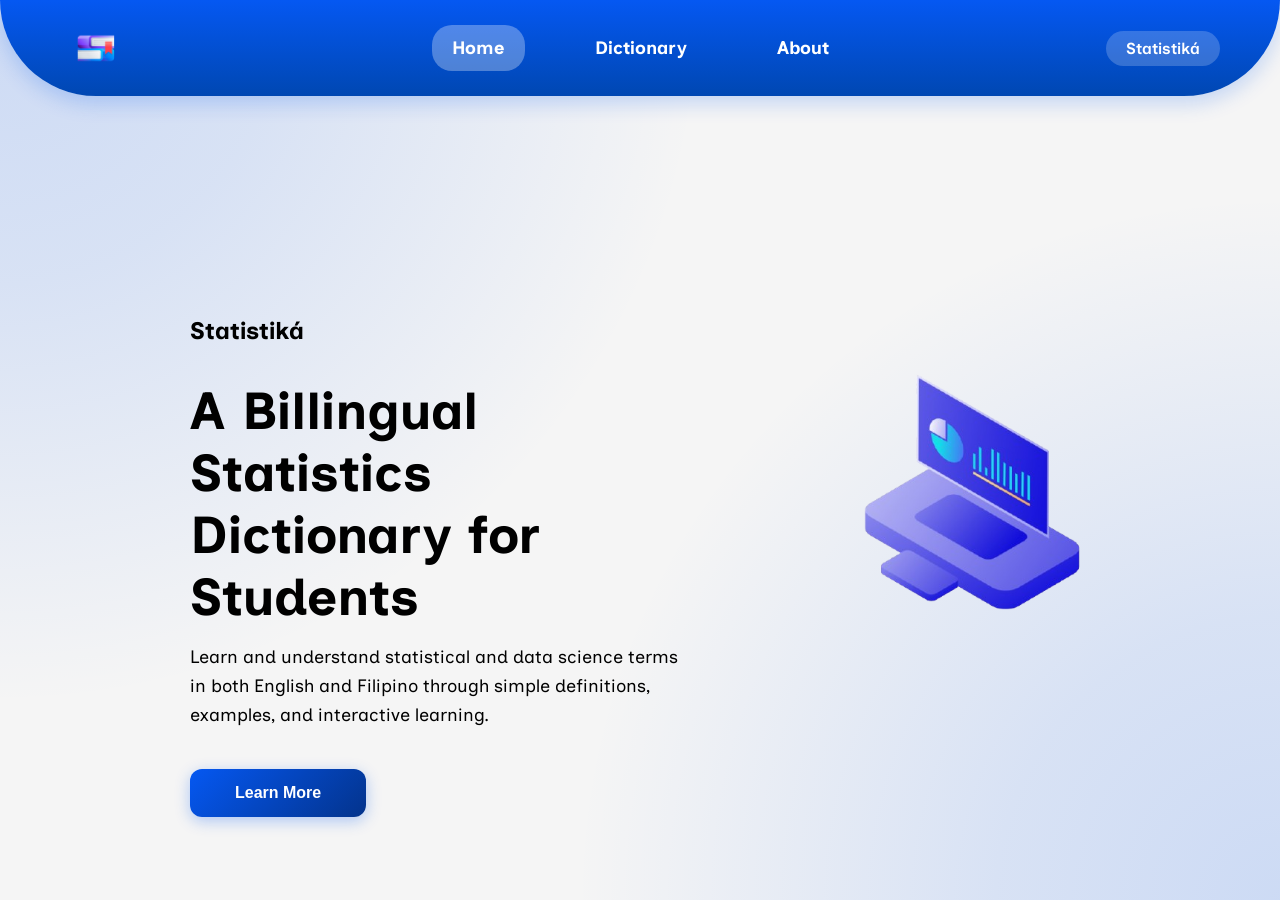
==== index.html @ c1fa9467 "fixed all errors" ====
<!DOCTYPE html>
<html lang="en">
<head>
    <meta charset="UTF-8">
    <meta name="viewport" content="width=device-width, initial-scale=1.0">
    <title>Demo</title>
    <link rel="stylesheet" href="/css/style.css">
    <link href="https://fonts.googleapis.com/css2?family=Inclusive-sans:wght@300;400;500;600;700&display=swap" rel="stylesheet">
    <script src="/js/script.js" defer></script>
</head>
<body>
    <nav class="navbar home-navbar">
        <img src="/images/logo.png" alt="Logo">

        <a href="index.html" class="active">Home</a>
        <a href="/html/dictionary.html">Dictionary</a>
        <a href="/html/about.html">About</a>
        <span class="demo-title">Statistiká</span>
    </nav>

    <div class="home-container">
        <div class="textarea">
            <h5>Statistiká</h5>
            <h1>A Billingual Statistics <br>
                Dictionary for Students
            </h1>
            <p>Learn and understand statistical and data science terms<br>
               in both English and Filipino through simple definitions,<br>
               examples, and interactive learning.
            </p>
            <button class="learnmore" onclick="window.location.href='/html/dictionary.html'">Learn More</button>
        </div>
        <div class="imagearea">
            <img src="/images/home-image.png" alt="Image">
        </div>
    </div>

    
</body>
</html>
---- css/style.css ----
/* General Styles */
* {
  margin: 0;
  padding: 0;
  box-sizing: border-box;
}

body {
  font-family: 'Inclusive-sans', sans-serif;
  background-color: #f5f5f5;
  color: #333;
  min-height: 86vh;
  background-image:
      radial-gradient(circle at top left,
            rgba(5, 88, 242, 0.17) 0%,
            rgba(5, 88, 242, 0.12) 18%,
            transparent 45%),

      radial-gradient(circle at bottom right,
            rgba(5, 88, 242, 0.17) 0%,
            rgba(5, 88, 242, 0.12) 18%,
            transparent 45%);
  background-size: cover;
  background-repeat: no-repeat;
  background-position: center;
}

/* Scrollbar Styling */
::-webkit-scrollbar {
  width: 10px;
}

::-webkit-scrollbar-track {
  background: #f1f1f1;
}

::-webkit-scrollbar-thumb {
  background: linear-gradient(180deg, #0558F2 0%, #0047B2 100%);
  border-radius: 10px;
  transition: background 0.3s ease;
}

::-webkit-scrollbar-thumb:hover {
  background: linear-gradient(180deg, #0047B2 0%, #003399 100%);
}

/* Navigation */

/* Header */
h1 {
  text-align: center;
  margin: 30px 0;
  margin-top: 17vh;
  color: #333;
}

/* Filter Area */
.filterarea {
  display: flex;
  gap: 10px;
  justify-content: center;
  margin: 20px;
  flex-wrap: wrap;
}

.filterarea select,
.filterarea input {
  padding: 14px 18px;
  border: 1px solid #ddd;
  border-radius: 24px;
  border-color: #007bff;
  font-size: 16px;
  width: 250px;
  transition: all 0.3s ease;
}

.filterarea input:focus,
.filterarea select:focus {
  outline: none;
  border-color: #007bff;
  box-shadow: 0 0 0 3px rgba(0, 123, 255, 0.25);
}

.filterarea select {
  appearance: none;
  background-image: url("data:image/svg+xml;charset=UTF-8,%3csvg xmlns='http://www.w3.org/2000/svg' viewBox='0 0 24 24' fill='none' stroke='%23007bff' stroke-width='2'%3e%3cpolyline points='6 9 12 15 18 9'%3e%3c/polyline%3e%3c/svg%3e");
  background-repeat: no-repeat;
  background-position: right 12px center;
  background-size: 16px;
  padding-right: 38px;
}

.filterarea select option {
  padding: 10px 15px;
  margin: 5px 0;
  background-color: white;
  color: #333;
  font-size: 16px;
  border: none;
}

.filterarea select option:checked {
  background: linear-gradient(#007bff, #007bff);
  background-color: #007bff;
  color: white;
  font-weight: 600;
}

.filterarea input.search {
  width: 250px;
}

/* Dictionary Container */
#dictionary-container {
  display: grid;
  grid-template-columns: repeat(auto-fill, minmax(250px, 1fr));
  gap: 20px;
  padding: 30px;
  max-width: 1200px;
  margin: 0 auto;
}

/* Card Styles */
.card {
  background-color: rgba(37, 100, 235, 0.2);
  padding: 35px;
  border-radius: 24px;
  box-shadow: 0 2px 8px rgba(0, 0, 0, 0.1);
  text-decoration: none;
  color: inherit;
  transition: transform 0.3s, box-shadow 0.3s;
  cursor: pointer;
}

.card:hover {
  transform: translateY(-5px);
  border-color: #007bff;
  box-shadow: 0 4px 12px rgba(5, 88, 242, 0.763);
}

.card h2 {
  color: #0a53f1;
  font-size: 18px;
  margin-bottom: 10px;
}

.card p {
  color: #000000;
  font-size: 14px;
  font-style: italic;
}

/* Pagination */
#pagination-container {
  display: flex;
  justify-content: center;
  padding: 0 20px;
}

.pagination {
  display: flex;
  gap: 8px;
  flex-wrap: wrap;
  justify-content: center;
  margin: 40px 0;
}

.pagination button {
  padding: 12px 16px;
  border: 2px solid #0558F2;
  background-color: white;
  color: #0558F2;
  border-radius: 100px;
  cursor: pointer;
  font-size: 15px;
  font-weight: 600;
  transition: all 0.3s ease;
  min-width: 44px;
  text-align: center;
  box-shadow: 0 2px 4px rgba(5, 88, 242, 0.1);
}

.pagination button:hover:not(:disabled) {
  background: linear-gradient(135deg, #0558F2 0%, #0047B2 100%);
  color: white;
  border-color: #0047B2;
  transform: translateY(-2px);
  box-shadow: 0 4px 12px rgba(5, 88, 242, 0.3);
}

.pagination button:disabled {
  color: #ccc;
  cursor: not-allowed;
  background-color: #f0f0f0;
  border-color: #ddd;
  box-shadow: none;
}

.pagination button.active {
  background: linear-gradient(135deg, #0558F2 0%, #0047B2 100%);
  color: white;
  border-color: #0047B2;
  font-weight: 700;
  box-shadow: 0 6px 16px rgba(5, 88, 242, 0.4);
}

/* Details Container */

#detail-container {
  max-width: 800px;
  margin: 30px auto;
  padding: 30px;
  background-color: white;
  border-radius: 18px;
  box-shadow: 0 2px 8px rgba(0, 0, 0, 0.1);
  border: 1px solid rgba(5, 88, 242, 0.1);
  transition: all 0.3s ease;
  margin-top: 17vh;
}

#detail-container:hover {
  box-shadow: 0 8px 24px rgba(0, 0, 0, 0.12);
  border-color: rgb(5, 88, 242);
}

#detail-container a {
    color: #070707;
    text-decoration: none;
    font-weight: 600;
    transition: all 0.3s;
    margin-bottom: 12px;
    display: inline-block;
}

#detail-container a:hover {
  color: #003d99;
  text-decoration: underline;
}

#detail-container h1 {
  color: #0558F2;
  margin-bottom: 10px;
  margin-top: 15px;
  font-size: 28px;
  font-weight: 700;
}

#detail-container #filipino {
  color: #666;
  font-size: 18px;
  margin-bottom: 20px;
  text-align: center;
  font-style: italic;
  padding: 12px;
  background-color: rgba(5, 88, 242, 0.05);
  border-radius: 12px;
}

#detail-container .category {
  display: inline-block;
  background: linear-gradient(135deg, rgba(5, 88, 242, 0.2) 0%, rgba(5, 88, 242, 0.1) 100%);
  color: #0558F2;
  padding: 12px 24px;
  border-radius: 20px;
  font-size: 14px;
  margin-bottom: 0px;
  margin-top: 24px;
  font-weight: 600;
  border: 1px solid rgba(5, 88, 242, 0.2);
  transition: all 0.3s ease;
}

#detail-container .category:hover {
  cursor: default;
  transform: translateY(-3px);
  background: linear-gradient(135deg, rgba(5, 88, 242, 0.3) 0%, rgba(5, 88, 242, 0.2) 100%);
  box-shadow: 0 4px 12px rgba(5, 88, 242, 0.15);
}

#detail-container section {
  margin: 30px 0;
  padding: 20px 0;
  border-bottom: 1px solid rgba(5, 88, 242, 0.1);
}

#detail-container section:last-child {
  border-bottom: none;
}

#detail-container section h3 {
  color: #0f0f0f;
  margin-bottom: 15px;
  font-size: 24px;
  font-weight: 700;
}

#detail-container section h3 .english {
  font-style: italic;
  color: #0b0b0b;
  font-size: 0.9em;
}

#detail-container section p,
#detail-container section li {
  line-height: 3.0;
  color: #000000;
}

#detail-container section img {
  max-width: 100%;
  height: auto;
  margin-top: 15px;
  margin-bottom: 15px;
  border-radius: 12px;
}

#detail-container section ol {
  padding-left: 20px;
  margin-bottom: 15px;
}

#detail-container section ol li {
  margin-bottom: 8px;
}

#detail-container section ul {
  padding-left: 20px;
  margin-bottom: 15px;
}

#detail-container section ul li {
  margin-bottom: 8px;
}

#detail-container code {
  background-color: #f4f4f4;
  padding: 2px 6px;
  border-radius: 3px;
  font-family: 'Courier New', monospace;
}

/* Details Header */
header {
  max-width: 800px;
  margin: 20px auto;
  padding: 0 20px;
}

header a {
  color: #007bff;
  text-decoration: none;
  font-weight: 500;
  transition: color 0.3s;
}

header a:hover {
  color: #0056b3;
}

/* Home Page */
.home-container {
  display: flex;
  align-items: center;
  justify-content: space-between;
  padding: 40px 60px;
  gap: 40px;
  margin-top: 14vh;
}

.textarea {
  flex: 1;
  display: flex;
  flex-direction: column;
  justify-content: center;
  align-items: flex-start;
  text-align: left;
}

.imagearea {
  flex: 1;
  display: flex;
  align-items: center;
  justify-content: center;
}

.navbar {
  display: flex;
  align-items: center;
  justify-content: center;
  gap: 30px;
  padding: 15px 30px;
  background: linear-gradient(135deg, #f8f9fa 0%, #e9ecef 100%);
  border-radius: 50px;
  margin: 20px auto;
  max-width: fit-content;
  box-shadow: 0 4px 15px rgba(0, 0, 0, 0.1);
  position: fixed;
  top: 20px;
  left: 50%;
  transform: translateX(-50%);
  z-index: 1000;
}

.navbar img {
  height: 40px;
  width: auto;
  order: -1;
  margin-right: 20px;
}

.navbar a {
  text-decoration: none;
  color: #333;
  font-weight: 700;
  transition: color 0.3s;
  padding: 8px 15px;
  border-radius: 20px;
}

.navbar a:hover {
  color: #007bff;
  background-color: rgba(0, 123, 255, 0.1);
}

.navbar a.active {
  color: white;
  background-color: #007bff;
  font-weight: 700;
}

.home-navbar {
  width: 100%;
  max-width: 100% !important;
  justify-content: center;
  gap: 50px;
  padding: 25px 60px;
  margin: 0 !important;
  background: linear-gradient(180deg, #0558F2 0%, #0047B2 100%);
  border-radius: 0 0 500px 500px;
  box-shadow: 0 8px 20px rgba(5, 88, 242, 0.2);
  position: fixed;
  top: 0;
  z-index: 1000;
}

.home-navbar a {
  color: white;
  font-weight: 700;
  font-size: 18px;
  padding: 12px 20px;
}

.home-navbar img {
  position: absolute;
  left: 60px;
  height: 40px;
  width: auto;
}

.home-navbar a:hover {
  color: white;
  background-color: rgba(255, 255, 255, 0.2);
}

.home-navbar a.active {
  color: white;
  background-color: rgba(255, 255, 255, 0.3);
}

.home-navbar .demo-title {
  margin-left: auto;
  position: absolute;
  right: 60px;
  color: white;
  background-color: rgba(255, 255, 255, 0.2);
}

.demo-title {
  margin-left: auto;
  font-weight: 600;
  color: #0558F2;
  font-size: 16px;
  padding: 8px 20px;
  background-color: rgba(5, 88, 242, 0.1);
  border-radius: 20px;
}
 
.learnmore {
  padding: 15px 45px;
  background: linear-gradient(135deg, #0558F2 0%, #03338C 100%);
  color: white;
  font-size: 16px;
  font-weight: 600;
  border: none;
  border-radius: 12px;
  cursor: pointer;
  transition: all 0.3s ease;
  margin-top: 20px;
  box-shadow: 0 4px 15px rgba(5, 88, 242, 0.3);
}

.learnmore:hover {
  background: linear-gradient(135deg, #03338C 0%, #0558F2 100%);
  transform: translateY(-2px);
  box-shadow: 0 6px 20px rgba(5, 88, 242, 0.4);
}

.learnmore:active {
  transform: translateY(0);
}

.imagearea img {
  max-width: 700px;
  width: 100%;
  height: auto;
}

.textarea {
  max-width: 800px;
  margin-left: 130px;
}

.textarea h1 {
  font-size: 52px;
  color: #000000;
  margin-bottom: 15px;
  text-align: left;
  margin-top: 15px;
}

.textarea h5 {
  color: #000000;
  font-size: 24px;
  margin-top: 150px;
  margin-bottom: 20px;
}

.textarea p {
  color: #000000;
  font-size: 18px;
  max-width: 100%;
  text-align: left;
  margin-bottom: 20px;
  line-height: 1.6;
  letter-spacing: 6%;
}

#books-bg {
  position: absolute;
  top: 0;
  left: 0;
  width: 100%;
  height: auto;
  z-index: -1;
  opacity: 0.3;
}

.about-demo {
  max-width: 800px;
  margin: 0px auto;
  padding: 120px;
  margin-top: 40vh;
}

.about-demo h2 {
    color: #000000;
    margin-bottom: 50px;
    text-align: center;
    font-size: 36px;
}

.about-demo p {
    color: #000000;
    font-size: 18px;
    max-width: 100%;
    text-align: center;
    margin-bottom: 20px;
    line-height: 1.6;
    letter-spacing: 4%;
}

.objectives {
    max-width: 1200px;
    margin: 0px auto;
    margin-top: 20vh;
    padding: 80px 30px;
}

.objectives h2 {
    color: #000000;
    margin-bottom: 50px;
    text-align: center;
    font-size: 36px;
}

.objectives .containers {
    display: grid;
    grid-template-columns: repeat(6, 1fr);
    gap: 40px;
    width: 100%;
    max-width: 1200px;
    margin: 0 auto;
}

#blue-card {
  grid-column: 1 / 3;
}

#green-card {
  grid-column: 3 / 5;
}

#yellow-card {
  grid-column: 5 / 7;
}

#orange-card {
  grid-column: 2 / 4;
}

#purple-card {
  grid-column: 4 / 6;
}

.obj-cards {
    display: flex;
    flex-direction: column;
    align-items: center;
    justify-content: center;
    box-sizing: border-box;
    padding: 50px 35px;
    background-color: #f9f9f9;
    border-radius: 24px;
    box-shadow: 0 2px 8px rgba(0, 0, 0, 0.1);
    min-height: 300px;
}

#orange-card, #purple-card {
  display: flex;
  flex-direction: column;
  justify-content: center;
  align-items: center;
}

.obj-cards img {
    width: 65px;
    height: auto;
    margin-bottom: 20px;
}

.obj-cards p {
    color: #000000;
    font-size: 18px;
    max-width: 100%;
    text-align: center;
    margin-bottom: 20px;
}

#blue-card {
    color: #0558F2;
    border: 2px solid #0558F2;
    flex: 1;
    min-width: 250px;
    transition: all 0.3s ease;
}

#blue-card:hover {
    border-color: #055fe8;
    box-shadow: 0 4px 12px rgba(5, 88, 242, 0.763);
    transform: translateY(-5px);
}

#blue-card p {
    color: #0558F2;
}

#green-card {
    color: #29F641;
    border: 2px solid #29F641;
    flex: 1;
    min-width: 250px;
    transition: all 0.3s ease;
}

#green-card:hover {
    border-color: #07d11f;
    box-shadow: 0 4px 12px rgba(40, 167, 69, 0.763);
    transform: translateY(-5px);
}

#green-card p {
    color: #28a745;
}

#yellow-card {
    color: #adb605;
    border: 2px solid #D9E31F;
    flex: 1;
    min-width: 250px;
    transition: all 0.3s ease;
}

#yellow-card:hover {
    border-color: #e3e706;
    box-shadow: 0 4px 12px rgba(255, 193, 7, 0.763);
    transform: translateY(-5px);
}

#yellow-card p {
    color: #ffc107;
}

#orange-card {
    color: #EB8525;
    border: 2px solid #EB8525;
    flex: 1;
    min-width: 250px;
    transition: all 0.3s ease;
}

#orange-card:hover {
    border-color: #ff784e;
    box-shadow: 0 4px 12px rgba(255, 87, 34, 0.763);
    transform: translateY(-5px);
}

#orange-card p {
    color: #ff5722;
}

#purple-card {
    color: #6f42c1;
    border: 2px solid #0558F2;
    flex: 1;
    min-width: 250px;
    transition: all 0.3s ease;
}

#purple-card:hover {
    border-color: #7f53c1;
    box-shadow: 0 4px 12px rgba(111, 66, 193, 0.763);
    transform: translateY(-5px);
}

#purple-card p {
    color: #6f42c1;
}

.purpose-card {
    color: #000000;
    border: 2px solid #150ee7;
    transition: all 0.3s ease;
    border-radius: 24px;
    display: flex;
    flex-direction: column;
    justify-content: center;
    align-items: center;
    min-height: 40vh;
    width: 700px;
    max-width: 50%;
    margin: 25vh auto;
}

.purpose-card:hover {
    border-color: #0047B2;
    box-shadow: 0 8px 24px rgba(21, 14, 231, 0.3);
    transform: translateY(-5px);
}

.purpose-card h2 {
    color: #150ee7;
    font-size: 24px;
    margin: 20px auto;
    letter-spacing: 3%;
}

.purpose-card p {
    color: #000000;
    font-size: 18px;
    max-width: 100%;
    text-align: center;
    margin-bottom: 20px;
    letter-spacing: 2%;
}

.purpose-card #paragraph {
  margin-bottom: 50px;
}

.footer {
  display: flex;
  align-items: center;
  justify-content: center;
  flex-direction: column;
  gap: 50px;
  padding: 50px 60px;
  background: linear-gradient(180deg, #0047B2 0%, #0558F2 100%);
  border-radius: 500px 500px 0 0;
  box-shadow: 0 -8px 20px rgba(5, 88, 242, 0.2);
  position: relative;
  width: 100%;
  margin-top: 50vh;
}

.footer p {
  font-size: 18px;
  color: #fff;
  font-weight: 500;
  margin: 0;
}

/* Responsive Design */
@media (max-width: 768px) {
  #dictionary-container {
    grid-template-columns: repeat(auto-fill, minmax(150px, 1fr));
    gap: 15px;
    padding: 15px;
  }

  #home-nav {
    flex-direction: column;
    gap: 10px;
    margin: 10px auto;
  }

  #home-nav a:nth-last-child(1) {
    margin-left: 0;
  }

  .filterarea {
    flex-direction: column;
    padding: 0 15px;
  }

  .filterarea select,
  .filterarea input.search {
    min-width: 100%;
  }

  #details-container {
    margin: 15px;
    padding: 15px;
  }

  .textarea {
    max-width: 100% !important;
    grid-column: 1 / -1;
    text-align: left;
  }

  .imagearea {
    max-width: 100% !important;
    grid-column: 1 / -1;
  }

  .textarea h1 {
    font-size: 24px;
  }

  .pagination button {
    padding: 8px 12px;
    font-size: 12px;
  }

  /* Home Page Mobile */
  .home-container {
    flex-direction: column;
    padding: 20px;
    gap: 20px;
    margin-top: 20vh;
  }

  .textarea {
    margin-left: 0 !important;
    max-width: 100%;
  }

  .textarea h5 {
    margin-top: 20px;
    font-size: 18px;
  }

  .textarea h1 {
    font-size: 28px;
    margin-top: 10px;
  }

  .textarea p {
    font-size: 14px;
  }

  .imagearea img {
    max-width: 100%;
  }

  /* Navbar Mobile */
  .navbar {
    position: fixed;
    width: 90%;
    gap: 10px;
    padding: 10px 15px;
    border-radius: 30px;
    font-size: 12px;
  }

  .navbar a {
    padding: 6px 10px;
    font-size: 12px;
  }

  .navbar img {
    height: 30px;
    margin-right: 10px;
  }

  .home-navbar {
    gap: 20px;
    padding: 15px 30px;
    border-radius: 0 0 300px 300px;
  }

  .home-navbar a {
    font-size: 14px;
    padding: 8px 15px;
  }

  .home-navbar img {
    height: 30px;
    left: 30px;
  }

  .home-navbar .demo-title {
    right: 30px;
    font-size: 12px;
    padding: 6px 12px;
  }

  /* Details Page Mobile */
  #detail-container {
    max-width: 90%;
    padding: 15px;
    margin: 20vh auto 30px;
  }

  #detail-container h1 {
    font-size: 20px;
  }

  #detail-container section h3 {
    font-size: 18px;
  }

  #detail-container section p,
  #detail-container section li {
    font-size: 14px;
    line-height: 1.8;
  }

  /* Objectives Mobile */
  .objectives {
    padding: 40px 15px;
    margin-top: 10vh;
  }

  .objectives h2 {
    font-size: 24px;
    margin-bottom: 30px;
  }

  .objectives .containers {
    grid-template-columns: 1fr;
    gap: 20px;
    max-width: 100%;
  }

  #blue-card,
  #green-card,
  #yellow-card,
  #orange-card,
  #purple-card {
    grid-column: auto;
  }

  .obj-cards {
    padding: 30px 20px;
    min-height: auto;
  }

  /* Purpose Card Mobile */
  .purpose-card {
    width: 90%;
    max-width: 100%;
    min-height: 30vh;
    margin: 20vh auto;
    padding: 20px;
  }

  .purpose-card h2 {
    font-size: 18px;
  }

  .purpose-card p {
    font-size: 14px;
  }

  /* Footer Mobile */
  .footer {
    padding: 30px 20px;
    gap: 20px;
    margin-top: 30vh;
  }

  .footer p {
    font-size: 14px;
    margin: 0;
  }

  /* About Page Mobile */
  .about-demo {
    padding: 40px 15px;
    margin-top: 15vh;
  }

  .about-demo h2 {
    font-size: 24px;
  }

  .about-demo p {
    font-size: 14px;
  }

  #books-bg {
    opacity: 0.1;
  }

  h1 {
    margin-top: 12vh;
    font-size: 24px;
  }

  .learnmore {
    padding: 12px 30px;
    font-size: 14px;
  }
}

/* Tablet Landscape and Medium Screens (768px - 1024px) */
@media (min-width: 769px) and (max-width: 1024px) {
  #dictionary-container {
    grid-template-columns: repeat(auto-fill, minmax(200px, 1fr));
    gap: 20px;
    padding: 25px;
  }

  .card {
    padding: 25px;
  }

  .home-container {
    padding: 30px 40px;
    gap: 30px;
    flex-direction: column;
    align-items: center;
  }

  .textarea {
    max-width: 100%;
    margin-left: 0;
  }

  .textarea h1 {
    font-size: 36px;
  }

  .textarea p {
    font-size: 16px;
  }

  .imagearea img {
    max-width: 500px;
  }

  .navbar {
    width: auto;
    gap: 20px;
    padding: 12px 25px;
  }

  .navbar a {
    font-size: 14px;
    padding: 8px 12px;
  }

  .home-navbar {
    gap: 40px;
    padding: 20px 50px;
  }

  .home-navbar a {
    font-size: 16px;
  }

  h1 {
    font-size: 32px;
    margin-top: 12vh;
  }

  #detail-container {
    max-width: 90%;
    padding: 25px;
    margin: 15vh auto 30px;
  }

  .objectives {
    padding: 60px 25px;
    margin-top: 15vh;
  }

  .objectives h2 {
    font-size: 32px;
  }

  .objectives .containers {
    grid-template-columns: repeat(2, 1fr);
  }

  .purpose-card {
    width: 80%;
    min-height: 45vh;
    margin: 20vh auto;
  }

  .filterarea {
    gap: 15px;
  }

  .filterarea select,
  .filterarea input {
    width: 220px;
  }
}

/* Small Tablets and Large Phones (600px - 768px) */
@media (min-width: 481px) and (max-width: 768px) {
  #dictionary-container {
    grid-template-columns: repeat(auto-fill, minmax(180px, 1fr));
    gap: 15px;
    padding: 20px;
  }

  .card {
    padding: 25px;
  }

  .card h2 {
    font-size: 16px;
  }

  .card p {
    font-size: 13px;
  }

  .home-container {
    padding: 25px 30px;
    gap: 20px;
    flex-direction: column;
    margin-top: 15vh;
  }

  .textarea h1 {
    font-size: 32px;
  }

  .textarea h5 {
    font-size: 20px;
    margin-top: 60px;
  }

  .textarea p {
    font-size: 15px;
  }

  .imagearea img {
    max-width: 100%;
  }

  .navbar {
    width: 85%;
    gap: 15px;
    padding: 10px 15px;
  }

  .navbar a {
    font-size: 13px;
    padding: 7px 11px;
  }

  .home-navbar {
    gap: 30px;
    padding: 18px 40px;
  }

  .home-navbar a {
    font-size: 15px;
    padding: 9px 15px;
  }

  h1 {
    font-size: 28px;
    margin-top: 13vh;
  }

  #detail-container {
    max-width: 90%;
    padding: 20px;
    margin: 18vh auto 25px;
  }

  #detail-container h1 {
    font-size: 22px;
  }

  #detail-container section h3 {
    font-size: 19px;
  }

  .objectives {
    padding: 50px 20px;
    margin-top: 12vh;
  }

  .objectives h2 {
    font-size: 28px;
    margin-bottom: 25px;
  }

  .objectives .containers {
    grid-template-columns: 1fr;
    gap: 18px;
  }

  .obj-cards {
    padding: 35px 25px;
  }

  .purpose-card {
    width: 85%;
    min-height: 35vh;
    margin: 18vh auto;
    padding: 20px;
  }

  .purpose-card h2 {
    font-size: 20px;
  }

  .filterarea {
    flex-direction: column;
    gap: 12px;
    padding: 0 15px;
  }

  .filterarea select,
  .filterarea input {
    width: 100%;
  }
}

/* Extra Small Phones (max-width: 480px) */
@media (max-width: 480px) {
  #dictionary-container {
    grid-template-columns: 1fr;
    gap: 12px;
    padding: 12px;
  }

  .card {
    padding: 20px;
  }

  .card h2 {
    font-size: 15px;
  }

  .card p {
    font-size: 12px;
  }

  .home-container {
    padding: 15px 15px;
    gap: 15px;
    flex-direction: column;
    margin-top: 20vh;
  }

  .textarea {
    margin-left: 0;
  }

  .textarea h5 {
    margin-top: 40px;
    font-size: 16px;
  }

  .textarea h1 {
    font-size: 24px;
    margin-top: 10px;
    line-height: 1.4;
  }

  .textarea p {
    font-size: 13px;
    line-height: 1.5;
  }

  .imagearea img {
    max-width: 100%;
  }

  .navbar {
    width: 95%;
    gap: 8px;
    padding: 8px 10px;
    border-radius: 20px;
    top: 10px;
  }

  .navbar img {
    height: 25px;
    margin-right: 5px;
  }

  .navbar a {
    padding: 5px 8px;
    font-size: 11px;
    border-radius: 15px;
  }

  .home-navbar {
    gap: 15px;
    padding: 12px 20px;
    border-radius: 0 0 200px 200px;
  }

  .home-navbar a {
    font-size: 12px;
    padding: 7px 12px;
  }

  .home-navbar img {
    height: 25px;
    left: 20px;
  }

  .home-navbar .demo-title {
    right: 20px;
    font-size: 10px;
    padding: 5px 10px;
  }

  h1 {
    font-size: 20px;
    margin-top: 15vh;
  }

  #detail-container {
    max-width: 95%;
    padding: 12px;
    margin: 22vh auto 20px;
  }

  #detail-container h1 {
    font-size: 18px;
  }

  #detail-container section h3 {
    font-size: 16px;
  }

  #detail-container section p,
  #detail-container section li {
    font-size: 12px;
    line-height: 1.6;
  }

  .objectives {
    padding: 30px 12px;
    margin-top: 8vh;
  }

  .objectives h2 {
    font-size: 22px;
    margin-bottom: 20px;
  }

  .objectives .containers {
    grid-template-columns: 1fr;
    gap: 15px;
    max-width: 100%;
  }

  .obj-cards {
    padding: 25px 15px;
    min-height: auto;
  }

  .obj-cards img {
    width: 50px;
  }

  .obj-cards p {
    font-size: 13px;
  }

  .purpose-card {
    width: 95%;
    max-width: 100%;
    min-height: 40vh;
    margin: 15vh auto 20px;
    padding: 15px;
  }

  .purpose-card h2 {
    font-size: 16px;
    margin: 10px auto;
  }

  .purpose-card p {
    font-size: 12px;
    margin-bottom: 15px;
  }

  .footer {
    padding: 20px 15px;
    gap: 15px;
    margin-top: 20vh;
  }

  .footer p {
    font-size: 12px;
  }

  .about-demo {
    padding: 30px 12px;
    margin-top: 20vh;
  }

  .about-demo h2 {
    font-size: 20px;
  }

  .about-demo p {
    font-size: 12px;
  }

  .learnmore {
    padding: 10px 25px;
    font-size: 12px;
    margin-top: 15px;
  }

  .filterarea {
    flex-direction: column;
    gap: 10px;
    padding: 0 10px;
    margin: 10px 0;
  }

  .filterarea select,
  .filterarea input {
    width: 100%;
    padding: 12px 15px;
    font-size: 14px;
  }

  #books-bg {
    opacity: 0.05;
  }
}
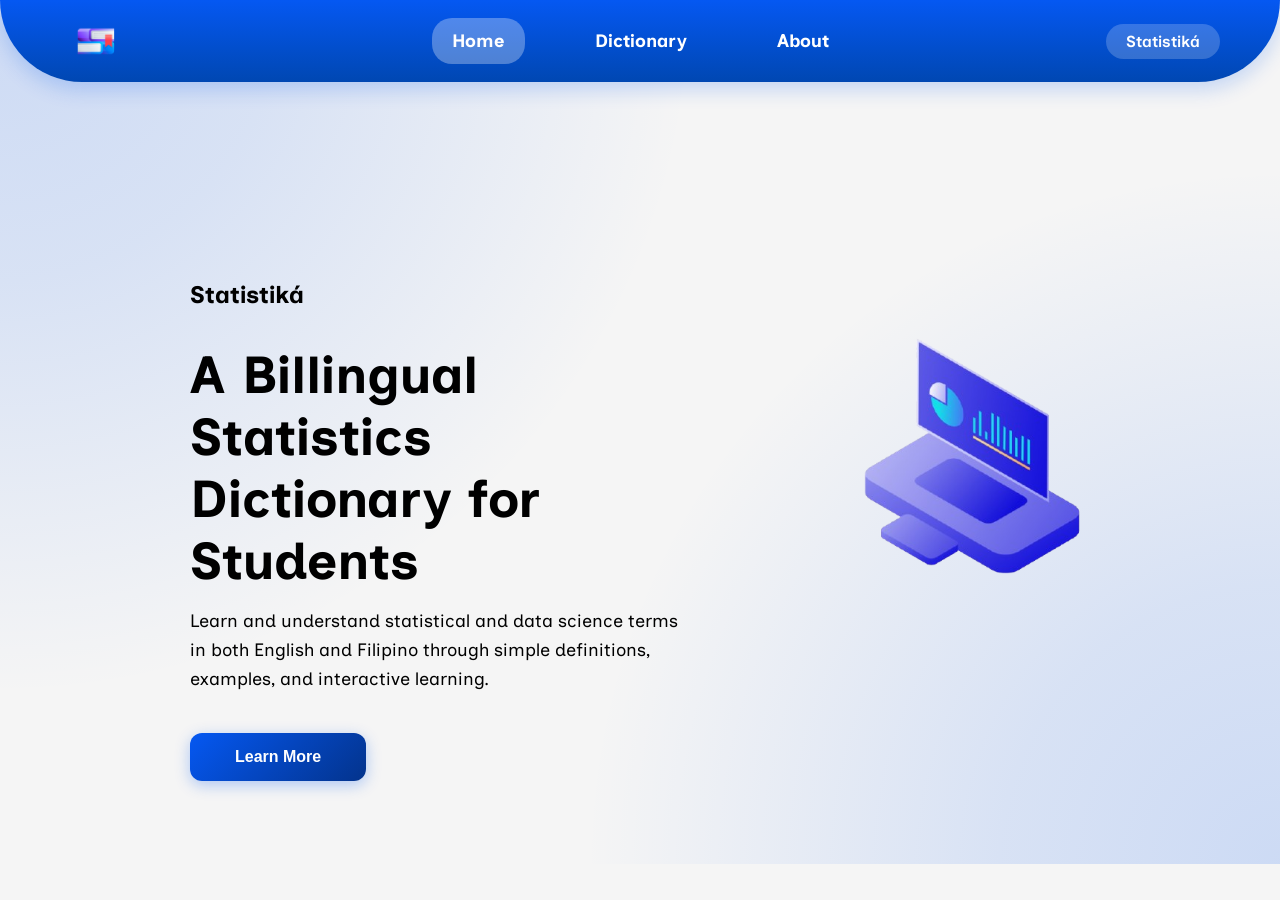
==== commit 43c980ed: "added animations for styling" ====
--- a/index.html
+++ b/index.html
@@ -6,7 +6,7 @@
     <title>Demo</title>
     <link rel="stylesheet" href="/css/style.css">
     <link href="https://fonts.googleapis.com/css2?family=Inclusive-sans:wght@300;400;500;600;700&display=swap" rel="stylesheet">
-    <script src="/js/script.js" defer></script>
+    <script src="/js/script.js"></script>
 </head>
 <body>
     <nav class="navbar home-navbar">
--- a/css/style.css
+++ b/css/style.css
@@ -50,7 +50,7 @@
 h1 {
   text-align: center;
   margin: 30px 0;
-  margin-top: 17vh;
+  margin-top: 18vh;
   color: #333;
 }
 
@@ -130,6 +130,7 @@
   color: inherit;
   transition: transform 0.3s, box-shadow 0.3s;
   cursor: pointer;
+  animation: fadeInRight 0.8s ease-out;
 }
 
 .card:hover {
@@ -215,7 +216,8 @@
   box-shadow: 0 2px 8px rgba(0, 0, 0, 0.1);
   border: 1px solid rgba(5, 88, 242, 0.1);
   transition: all 0.3s ease;
-  margin-top: 17vh;
+  margin-top: 20vh;
+  animation: fadeInTop 0.6s ease-out;
 }
 
 #detail-container:hover {
@@ -364,7 +366,7 @@
   justify-content: space-between;
   padding: 40px 60px;
   gap: 40px;
-  margin-top: 14vh;
+  margin-top: 10vh;
 }
 
 .textarea {
@@ -374,6 +376,7 @@
   justify-content: center;
   align-items: flex-start;
   text-align: left;
+  animation: fadeInLeft 0.6s ease-out;
 }
 
 .imagearea {
@@ -381,6 +384,7 @@
   display: flex;
   align-items: center;
   justify-content: center;
+  animation: fadeInRight 0.6s ease-out;
 }
 
 .navbar {
@@ -388,7 +392,7 @@
   align-items: center;
   justify-content: center;
   gap: 30px;
-  padding: 15px 30px;
+  padding: 10px 30px;
   background: linear-gradient(135deg, #f8f9fa 0%, #e9ecef 100%);
   border-radius: 50px;
   margin: 20px auto;
@@ -433,7 +437,7 @@
   max-width: 100% !important;
   justify-content: center;
   gap: 50px;
-  padding: 25px 60px;
+  padding: 18px 60px;
   margin: 0 !important;
   background: linear-gradient(180deg, #0558F2 0%, #0047B2 100%);
   border-radius: 0 0 500px 500px;
@@ -680,6 +684,7 @@
     flex: 1;
     min-width: 250px;
     transition: all 0.3s ease;
+    animation: fadeInBottom 0.6s ease-out;
 }
 
 #green-card:hover {
@@ -698,6 +703,7 @@
     flex: 1;
     min-width: 250px;
     transition: all 0.3s ease;
+    animation: fadeInRight 0.6s ease-out;
 }
 
 #yellow-card:hover {
@@ -716,6 +722,7 @@
     flex: 1;
     min-width: 250px;
     transition: all 0.3s ease;
+    animation: fadeInLeft 0.6s ease-out;
 }
 
 #orange-card:hover {
@@ -734,6 +741,7 @@
     flex: 1;
     min-width: 250px;
     transition: all 0.3s ease;
+    animation: fadeInRight 0.6s ease-out;
 }
 
 #purple-card:hover {
@@ -1477,3 +1485,94 @@
     opacity: 0.05;
   }
 }
+
+.animate-on-scroll {
+    opacity: 0;          
+    transition: all 1.6s cubic-bezier(0.16, 1, 0.3, 1);
+}
+
+.animate-on-scroll.slide-left.visible {
+    opacity: 1;
+    transform: translateX(0);
+    transition: all 1.6s cubic-bezier(0.19, 1, 0.22, 1);
+    transition-delay: 0.1s;
+}
+
+.animate-on-scroll.slide-left {
+    transform: translateX(-120px);
+}
+
+.animate-on-scroll.slide-right.visible {
+    opacity: 1;
+    transform: translateX(0);
+    transition: all 1.6s cubic-bezier(0.19, 1, 0.22, 1);
+    transition-delay: 0.1s;
+}
+
+.animate-on-scroll.slide-right {
+    transform: translateX(120px); 
+}
+
+.animate-on-scroll.slide-top.visible {
+    opacity: 1;
+    transform: translateY(0);
+    transition: all 1.6s cubic-bezier(0.19, 1, 0.22, 1);
+    transition-delay: 0.1s;
+}
+
+.animate-on-scroll.slide-top {
+    transform: translateY(-120px);
+}
+
+.animate-on-scroll.slide-bottom.visible {
+    opacity: 1;
+    transform: translateY(0);
+    transition: all 1.6s cubic-bezier(0.19, 1, 0.22, 1);
+    transition-delay: 0.1s;
+}
+
+.animate-on-scroll.slide-bottom {
+    transform: translateY(120px);
+}
+
+.animate-on-scroll.fadein.visible {
+    opacity: 1;
+    transform: translateY(0);
+}
+
+.animate-on-scroll.fadein {
+    transform: translateY(60px);
+}
+
+@keyframes fadeInLeft {
+  from {
+    opacity: 0;
+    transform: translateX(-40px);
+  }
+  to {
+    opacity: 1;
+    transform: translateX(0);
+  }
+}
+
+@keyframes fadeInRight {
+  from {
+    opacity: 0;
+    transform: translateX(40px);
+  }
+  to {
+    opacity: 1;
+    transform: translateX(0);
+  }
+}
+
+@keyframes fadeInTop {
+  from {
+    opacity: 0;
+    transform: translateY(-40px);
+  }
+  to {
+    opacity: 1;
+    transform: translateY(0);
+  }
+}
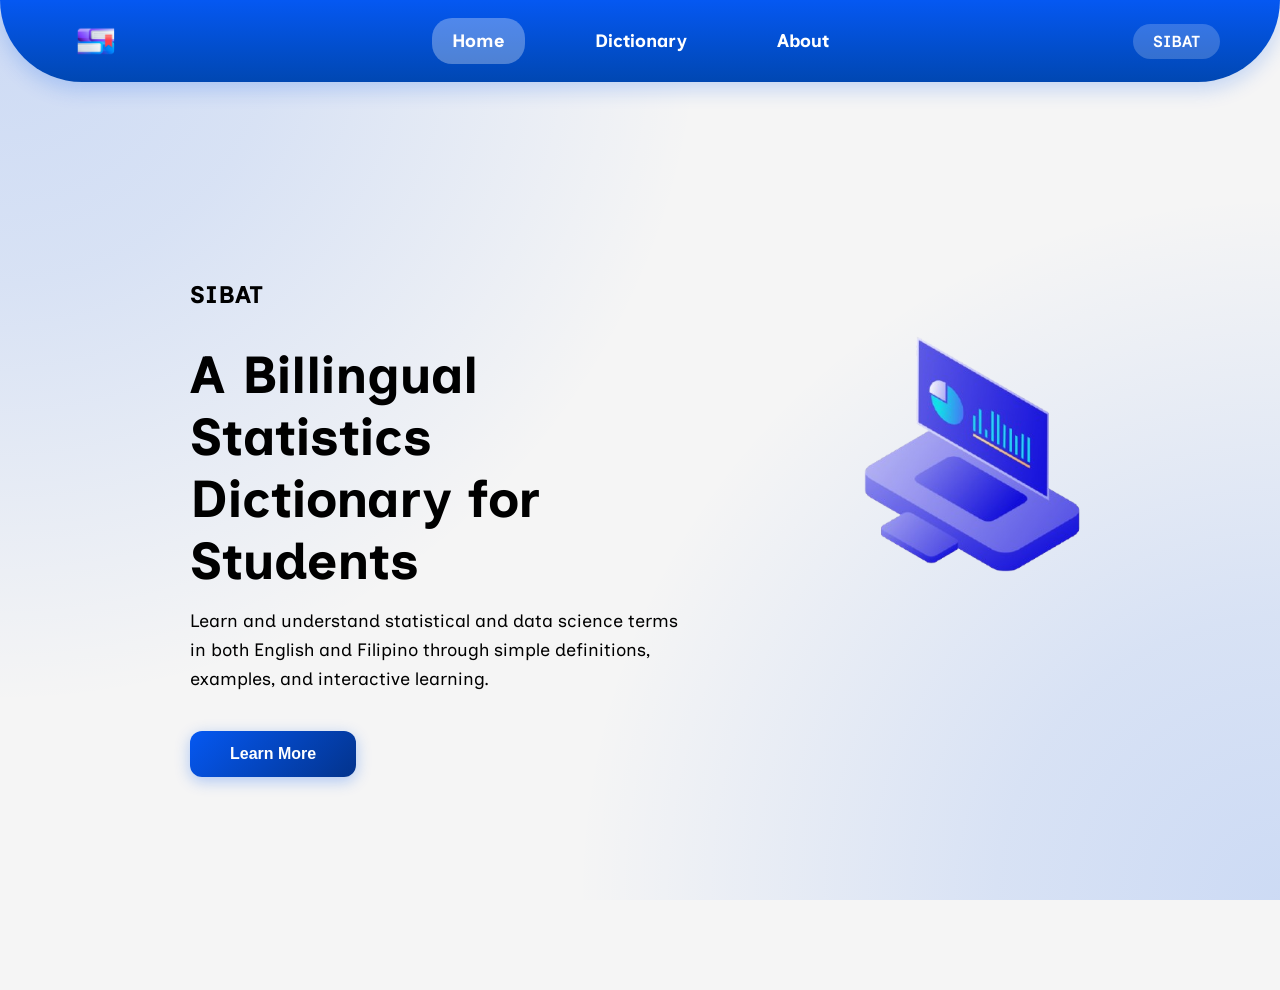
==== commit b214ffd1: "changed title name from Statistika to SIBAT" ====
--- a/index.html
+++ b/index.html
@@ -15,12 +15,12 @@
         <a href="index.html" class="active">Home</a>
         <a href="/html/dictionary.html">Dictionary</a>
         <a href="/html/about.html">About</a>
-        <span class="demo-title">Statistiká</span>
+        <span class="demo-title">SIBAT</span>
     </nav>
 
     <div class="home-container">
         <div class="textarea">
-            <h5>Statistiká</h5>
+            <h5>SIBAT</h5>
             <h1>A Billingual Statistics <br>
                 Dictionary for Students
             </h1>
--- a/css/style.css
+++ b/css/style.css
@@ -9,7 +9,7 @@
   font-family: 'Inclusive-sans', sans-serif;
   background-color: #f5f5f5;
   color: #333;
-  min-height: 86vh;
+  min-height: 100vh;
   background-image:
       radial-gradient(circle at top left,
             rgba(5, 88, 242, 0.17) 0%,
@@ -23,6 +23,7 @@
   background-size: cover;
   background-repeat: no-repeat;
   background-position: center;
+  background-attachment: fixed;
 }
 
 /* Scrollbar Styling */
@@ -65,12 +66,12 @@
 
 .filterarea select,
 .filterarea input {
-  padding: 14px 18px;
+  padding: 12px 16px;
   border: 1px solid #ddd;
   border-radius: 24px;
   border-color: #007bff;
   font-size: 16px;
-  width: 250px;
+  width: 240px;
   transition: all 0.3s ease;
 }
 
@@ -123,7 +124,7 @@
 /* Card Styles */
 .card {
   background-color: rgba(37, 100, 235, 0.2);
-  padding: 35px;
+  padding: 30px;
   border-radius: 24px;
   box-shadow: 0 2px 8px rgba(0, 0, 0, 0.1);
   text-decoration: none;
@@ -167,16 +168,16 @@
 }
 
 .pagination button {
-  padding: 12px 16px;
+  padding: 10px 14px;
   border: 2px solid #0558F2;
   background-color: white;
   color: #0558F2;
   border-radius: 100px;
   cursor: pointer;
-  font-size: 15px;
+  font-size: 14px;
   font-weight: 600;
   transition: all 0.3s ease;
-  min-width: 44px;
+  min-width: 42px;
   text-align: center;
   box-shadow: 0 2px 4px rgba(5, 88, 242, 0.1);
 }
@@ -210,7 +211,7 @@
 #detail-container {
   max-width: 800px;
   margin: 30px auto;
-  padding: 30px;
+  padding: 35px;
   background-color: white;
   border-radius: 18px;
   box-shadow: 0 2px 8px rgba(0, 0, 0, 0.1);
@@ -280,7 +281,7 @@
 }
 
 #detail-container section {
-  margin: 30px 0;
+  margin: 25px 0;
   padding: 20px 0;
   border-bottom: 1px solid rgba(5, 88, 242, 0.1);
 }
@@ -304,7 +305,7 @@
 
 #detail-container section p,
 #detail-container section li {
-  line-height: 3.0;
+  line-height: 1.8;
   color: #000000;
 }
 
@@ -490,7 +491,7 @@
 }
  
 .learnmore {
-  padding: 15px 45px;
+  padding: 14px 40px;
   background: linear-gradient(135deg, #0558F2 0%, #03338C 100%);
   color: white;
   font-size: 16px;
@@ -499,13 +500,13 @@
   border-radius: 12px;
   cursor: pointer;
   transition: all 0.3s ease;
-  margin-top: 20px;
+  margin-top: 18px;
   box-shadow: 0 4px 15px rgba(5, 88, 242, 0.3);
 }
 
 .learnmore:hover {
   background: linear-gradient(135deg, #03338C 0%, #0558F2 100%);
-  transform: translateY(-2px);
+  transform: translateY(-5px);
   box-shadow: 0 6px 20px rgba(5, 88, 242, 0.4);
 }
 
@@ -562,8 +563,8 @@
 .about-demo {
   max-width: 800px;
   margin: 0px auto;
-  padding: 120px;
-  margin-top: 40vh;
+  padding: 80px 40px;
+  margin-top: 55vh;
 }
 
 .about-demo h2 {
@@ -632,11 +633,11 @@
     align-items: center;
     justify-content: center;
     box-sizing: border-box;
-    padding: 50px 35px;
+    padding: 40px 30px;
     background-color: #f9f9f9;
     border-radius: 24px;
     box-shadow: 0 2px 8px rgba(0, 0, 0, 0.1);
-    min-height: 300px;
+    min-height: 280px;
 }
 
 #orange-card, #purple-card {
@@ -647,9 +648,9 @@
 }
 
 .obj-cards img {
-    width: 65px;
+    width: 60px;
     height: auto;
-    margin-bottom: 20px;
+    margin-bottom: 18px;
 }
 
 .obj-cards p {
@@ -684,7 +685,6 @@
     flex: 1;
     min-width: 250px;
     transition: all 0.3s ease;
-    animation: fadeInBottom 0.6s ease-out;
 }
 
 #green-card:hover {
@@ -703,7 +703,6 @@
     flex: 1;
     min-width: 250px;
     transition: all 0.3s ease;
-    animation: fadeInRight 0.6s ease-out;
 }
 
 #yellow-card:hover {
@@ -722,7 +721,6 @@
     flex: 1;
     min-width: 250px;
     transition: all 0.3s ease;
-    animation: fadeInLeft 0.6s ease-out;
 }
 
 #orange-card:hover {
@@ -741,7 +739,6 @@
     flex: 1;
     min-width: 250px;
     transition: all 0.3s ease;
-    animation: fadeInRight 0.6s ease-out;
 }
 
 #purple-card:hover {
@@ -763,10 +760,11 @@
     flex-direction: column;
     justify-content: center;
     align-items: center;
-    min-height: 40vh;
-    width: 700px;
-    max-width: 50%;
-    margin: 25vh auto;
+    min-height: 35vh;
+    width: 650px;
+    max-width: 55%;
+    margin: 20vh auto;
+    padding: 40px;
 }
 
 .purpose-card:hover {
@@ -1535,15 +1533,6 @@
     transform: translateY(120px);
 }
 
-.animate-on-scroll.fadein.visible {
-    opacity: 1;
-    transform: translateY(0);
-}
-
-.animate-on-scroll.fadein {
-    transform: translateY(60px);
-}
-
 @keyframes fadeInLeft {
   from {
     opacity: 0;
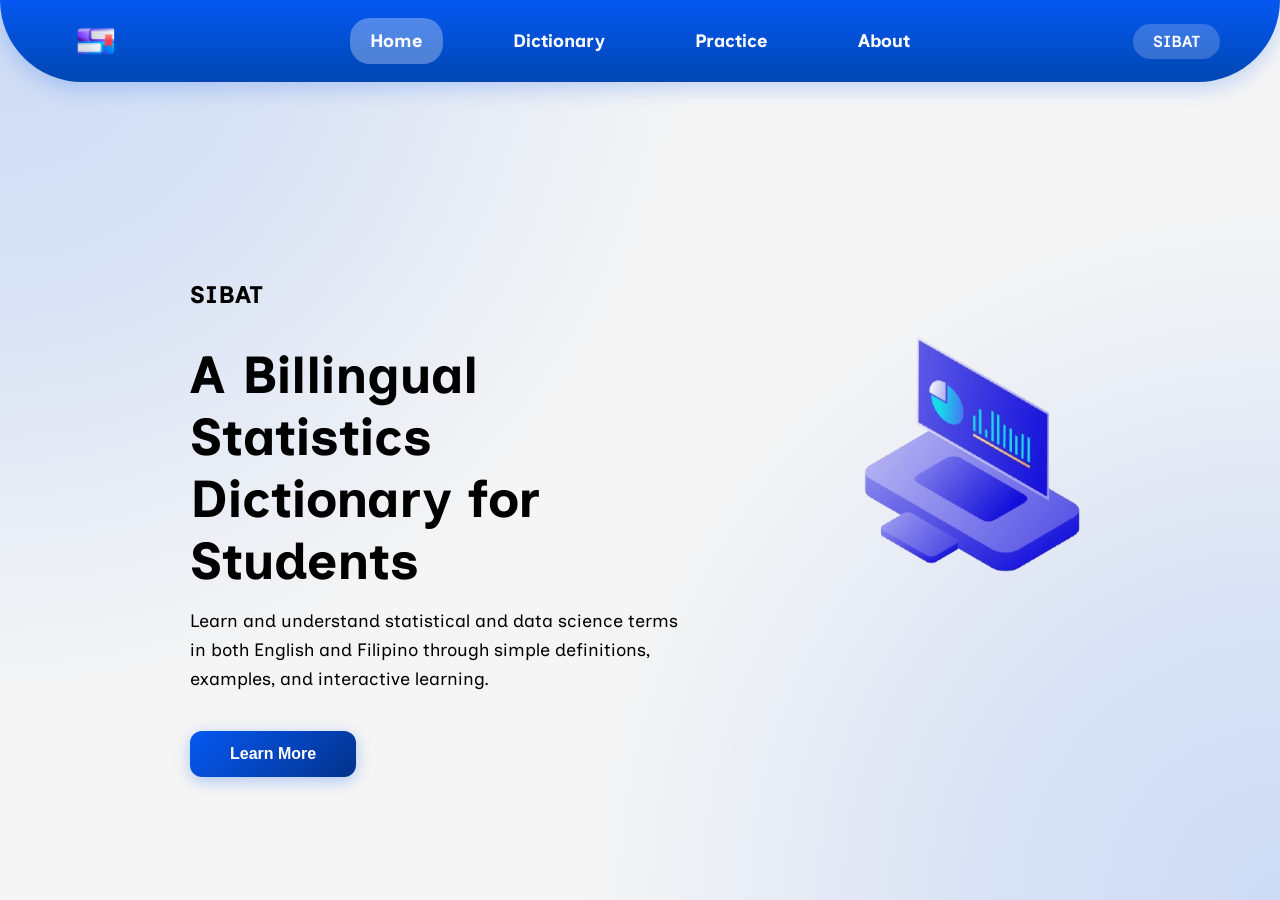
==== commit 1c9095b2: "set 'titles' into their respective pages" ====
--- a/index.html
+++ b/index.html
@@ -3,18 +3,19 @@
 <head>
     <meta charset="UTF-8">
     <meta name="viewport" content="width=device-width, initial-scale=1.0">
-    <title>Demo</title>
-    <link rel="stylesheet" href="/css/style.css">
+    <title>SIBAT | A Billingual Statistics Dictionary for Students</title>
+    <link rel="stylesheet" href="css/style.css">
     <link href="https://fonts.googleapis.com/css2?family=Inclusive-sans:wght@300;400;500;600;700&display=swap" rel="stylesheet">
-    <script src="/js/script.js"></script>
+    <script src="js/script.js"></script>
 </head>
 <body>
     <nav class="navbar home-navbar">
-        <img src="/images/logo.png" alt="Logo">
+        <img src="images/logo.png" alt="Logo">
 
         <a href="index.html" class="active">Home</a>
-        <a href="/html/dictionary.html">Dictionary</a>
-        <a href="/html/about.html">About</a>
+        <a href="html/dictionary.html">Dictionary</a>
+        <a href="html/quiz.html">Practice</a>
+        <a href="html/about.html">About</a>
         <span class="demo-title">SIBAT</span>
     </nav>
 
@@ -28,10 +29,10 @@
                in both English and Filipino through simple definitions,<br>
                examples, and interactive learning.
             </p>
-            <button class="learnmore" onclick="window.location.href='/html/dictionary.html'">Learn More</button>
+            <button class="learnmore" onclick="window.location.href='html/dictionary.html'">Learn More</button>
         </div>
         <div class="imagearea">
-            <img src="/images/home-image.png" alt="Image">
+            <img src="images/home-image.png" alt="Image">
         </div>
     </div>
 
--- a/css/style.css
+++ b/css/style.css
@@ -9,7 +9,7 @@
   font-family: 'Inclusive-sans', sans-serif;
   background-color: #f5f5f5;
   color: #333;
-  min-height: 100vh;
+  min-height: 80vh;
   background-image:
       radial-gradient(circle at top left,
             rgba(5, 88, 242, 0.17) 0%,
@@ -53,6 +53,10 @@
   margin: 30px 0;
   margin-top: 18vh;
   color: #333;
+}
+
+h1 + p {
+  text-align: center;
 }
 
 /* Filter Area */
@@ -550,6 +554,452 @@
   letter-spacing: 6%;
 }
 
+/* Quiz Page Styles */
+.quiz-mode-container {
+  display: flex;
+  justify-content: center;
+  gap: 30px;
+  padding: 40px 20px;
+  flex-wrap: wrap;
+}
+
+.quiz-mode-container a {
+  text-decoration: none;
+}
+
+.quiz-card {
+  padding: 40px;
+  border-radius: 12px;
+  text-align: center;
+  cursor: pointer;
+  transition: transform 0.3s ease, box-shadow 0.3s ease;
+  width: 100%;
+  max-width: 300px;
+  box-shadow: 0 4px 15px rgba(0, 0, 0, 0.1);
+  color: rgb(0, 0, 0);
+  border: 2px solid rgba(5, 88, 242, 0.8);
+  animation: fadeInBottom 0.6s ease-out;
+}
+
+.quiz-card:hover {
+  border: 2px solid #0558F2;
+  box-shadow: 0 4px 12px rgba(5, 88, 242, 0.8);
+  transform: translateY(-2px);
+  transition: all 0.3s ease;
+}
+
+.quiz-card h2 {
+  font-size: 28px;
+  margin: 0 0 10px 0;
+}
+
+.quiz-card p {
+  margin: 0;
+  font-size: 14px;
+  opacity: 0.9;
+}
+
+/* Flashcard Page */
+.flashcard-study-container {
+  max-width: 800px;
+  margin: 40px auto;
+  padding: 0 20px;
+  margin-top: 17vh;
+}
+
+.flashcard-navigation {
+  display: flex;
+  justify-content: space-between;
+  align-items: center;
+  margin-bottom: 30px;
+  gap: 20px;
+  padding: 20px;
+}
+
+.nav-arrow {
+  background: #f5f5f5;
+  color: #000000;
+  border: 2px solid #0558F2;
+  padding: 10px 20px;
+  border-radius: 18px;
+  cursor: pointer;
+  font-size: 14px;
+  transition: all 0.3s ease;
+  outline: none;
+  -webkit-tap-highlight-color: transparent;
+  white-space: nowrap;
+  width: 130px;
+  text-align: center;
+  flex: 0 0 130px;
+  margin: 0px auto;
+}
+
+.nav-arrow:hover:not(:disabled) {
+  background: #e8f0ff;
+  border-color: #0558F2;
+  box-shadow: 0 4px 12px rgba(5, 88, 242, 0.3);
+  transform: translateY(-2px);
+}
+
+.nav-arrow:disabled {
+  opacity: 0.5;
+  cursor: not-allowed;
+}
+
+.flashcard-progress {
+  text-align: center;
+  color: #0558F2;
+  font-weight: bold;
+  white-space: nowrap;
+}
+
+.flashcard-container {
+  perspective: 1000px;
+  margin: 0px auto;
+  padding: 0 20px;
+  height: 400px;
+  max-width: 600px;
+  transition: box-shadow 0.3s ease;
+  pointer-events: auto;
+}
+
+.flashcard-container.slide-out-left {
+  animation: slideOutLeft 0.4s ease-out forwards;
+}
+
+.flashcard-container.slide-in-right {
+  animation: slideInRight 0.4s ease-out forwards;
+}
+
+.flashcard-container.slide-out-right {
+  animation: slideOutRight 0.4s ease-out forwards;
+}
+
+.flashcard-container.slide-in-left {
+  animation: slideInLeft 0.4s ease-out forwards;
+}
+
+.flashcard-container:hover .flashcard-front,
+.flashcard-container:hover .flashcard-back {
+  box-shadow: 0 8px 25px rgba(5, 88, 242, 0.3);
+}
+
+.flashcard-inner {
+  position: relative;
+  width: 100%;
+  height: 100%;
+  transition: transform 0.6s;
+  transform-style: preserve-3d;
+}
+
+.flashcard-container.flipped .flashcard-inner {
+  transform: rotateY(180deg);
+}
+
+.flashcard-front,
+.flashcard-back {
+  position: absolute;
+  width: 100%;
+  height: 100%;
+  background:  #f5f5f5;
+  color: #0558F2;
+  border: 2px solid #0558F2;
+  border-radius: 18px;
+  display: flex;
+  flex-direction: column;
+  align-items: center;
+  justify-content: center;
+  padding: 40px;
+  box-sizing: border-box;
+  cursor: pointer;
+  transform-style: preserve-3d;
+  box-shadow: 0 4px 15px rgba(0, 0, 0, 0.2);
+  outline: none;
+  user-select: none;
+  backface-visibility: hidden;
+  top: 0;
+  left: 0;
+}
+
+.flashcard-back {
+  transform: rotateY(180deg);
+}
+
+.flashcard-inner:not(.flipped) .flashcard-back {
+  pointer-events: none;
+}
+
+.flashcard-inner.flipped .flashcard-front {
+  pointer-events: none;
+}
+
+.flashcard-content {
+  text-align: center;
+}
+
+.flashcard-content h2 {
+  margin: 0 0 1 0px 0;
+  font-size: 28px;
+}
+
+.flashcard-content h3 {
+  margin: 0  0 10px 0;
+}
+
+.flashcard-content h4 {
+  margin: 10px 0 5px 0;
+  font-size: 14px;  
+}
+
+.flashcard-content p {
+  margin: 5px  0;
+  font-size: 16 px;
+  color: #000000;
+}
+
+.flashcard-hint {
+  font-size: 12px;
+  opacity: 0.7; 
+  margin-top: 10px;
+  font-style: italic;
+  color: #000000;
+}
+
+.flip-hint {
+  position: absolute;
+  bottom: 20px; 
+  font-size: 12px ;
+  opacity: 0.9; 
+  color: #000000;
+}
+
+.flashcard-rating {
+  display: flex;  
+  justify-content: center;
+  gap: 20px;  
+  margin-top: 30px; 
+}
+
+.rating-btn {
+  padding: 12px 40px; 
+  border: none; 
+  border-radius: 8px; 
+  cursor: pointer;  
+  font-size: 16px;  
+  transition: all 0.3s ease;
+  outline: none;
+  -webkit-tap-highlight-color: transparent;
+}
+
+.good-btn {
+  background: #f5f5f5;
+  color: rgb(0, 0, 0); 
+  border: 2px solid #29F641;
+  border-radius: 18px;
+}
+
+.good-btn:hover {
+    border-color: #07d11f;
+    box-shadow: 0 4px 12px rgba(40, 167, 69, 0.763);
+    transform: translateY(-5px);
+}
+
+.good-btn.marked {
+  background: #29F641;
+  border: 2px solid #29F641;
+}
+
+.bad-btn {
+  background: #f5f5f5;
+  color: rgb(0, 0, 0);
+  border: 2px solid #6f42c1;
+  border-radius: 18px;
+}
+
+.bad-btn:hover {
+  border-color: #7f53c1;
+  box-shadow: 0 4px 12px rgba(111, 66, 193, 0.763);
+  transform: translateY(-5px);
+}
+
+.bad-btn.marked {
+  background: #6f42c1;  
+  border: 2px solid #fff  ; 
+}
+
+/* Multiple Choice Page */
+.quiz-content-wrapper {
+  max-width: 700px;
+  margin: 40px auto;
+  padding: 0 20px;
+  margin-top: 17vh;
+}
+
+.back-to-quiz-btn {
+  display: inline-block;
+  margin-bottom: 10px;
+  padding: 10px 20px;
+  background: #244bf7ca;
+  color: white;
+  text-decoration: none;
+  border-radius: 8px;
+  font-weight: 600;
+  transition: all 0.3s ease;
+  border: 2px solid transparent;
+}
+
+.back-to-quiz-btn:hover {
+  background: #1c3bec;
+  transform: translateX(-3px);
+  box-shadow: 0 4px 12px rgba(38, 72, 227, 0.4);
+}
+
+.quiz-container {
+  max-width: 700px;
+  padding: 20px;
+  background: white;
+  border-radius: 12px;
+  box-shadow: 0 4px 15px rgba(0, 0, 0, 0.1);
+  border: 2px solid #0558f2ca;
+  animation: fadeInRight 0.6s ease-out;
+}
+
+.question-number {
+  color: #3c5df0;
+  font-weight: bold;
+  margin-bottom: 10px;
+}
+
+.question {
+  font-size: 20px;
+  font-weight: 500;
+  margin: 20px 0;
+  color: #000000;
+}
+
+.options {
+  display: flex;
+  flex-direction: column;
+  gap: 12px;
+  margin: 30px 0;
+  }
+
+.option {
+  padding: 15px 20px;
+  border: 2px solid #0558f2ca;
+  background: white;
+  border-radius: 8px;
+  cursor: pointer;
+  transition: all 0.3s ease;
+  text-align: left;
+  font-size: 16px;
+}
+
+.option:nth-child(1) {
+  border-color: #1bd847;
+}
+
+.option:nth-child(2) {
+  border-color: #0558f2ca;
+}
+
+.option:nth-child(3) {
+  border-color: #ff7300;
+}
+
+.option:nth-child(4) {
+  border-color: #6219ea;
+}
+
+.option:nth-child(1):hover:not(:disabled) {
+  border-color: #07d11f;
+  box-shadow: 0 4px 12px rgba(40, 167, 69, 0.5);
+  transform: translateY(-5px);
+}
+
+.option:nth-child(2):hover:not(:disabled) {
+  border-color: #055fe8;
+  box-shadow: 0 4px 12px rgba(5, 88, 242, 0.5);
+  transform: translateY(-5px);
+}
+
+.option:nth-child(3):hover:not(:disabled) {
+  border-color: #ff7300;
+  box-shadow: 0 4px 12px rgba(255, 115, 0, 0.5);
+  transform: translateY(-5px);
+}
+
+.option:nth-child(4):hover:not(:disabled) {
+  border-color: #7f53c1;
+  box-shadow: 0 4px 12px rgba(127, 83, 193, 0.5);
+  transform: translateY(-5px);
+}
+
+.option.correct {
+  border-color: #28a745;
+  background: #d4edda;
+  color: #155724;
+}
+
+.option.incorrect {
+  border-color: #dc3545;
+  background: #f8d7da;
+  color: #721c24;
+}
+
+.option:disabled {
+  cursor: not-allowed;
+}
+
+.prev-btn {
+  padding: 12px 30px;
+  background: #fcfcfc;
+  color: rgb(0, 0, 0);
+  border: 2px solid #0558f2ca;
+  border-radius: 18px;
+  font-size: 16px;
+  cursor: pointer;
+  transition: background 0.3s ease;
+  width: 100%;
+}
+
+.prev-btn:hover:not(:disabled) {
+  border: 2px solid #0558F2;
+  box-shadow: 0 4px 12px rgba(5, 88, 242, 0.3);
+  transform: translateY(-2px);
+  transition: all 0.3s ease;
+}
+
+.prev-btn:disabled {
+  opacity: 0.5;
+  cursor: not-allowed;
+}
+
+.next-btn {
+  padding: 12px 30px;
+  background: #fcfcfc;
+  color: rgb(0, 0, 0);
+  border: 2px solid #0558f2ca;
+  border-radius: 18px;
+  font-size: 16px;
+  cursor: pointer;
+  transition: background 0.3s ease;
+  width: 100%;
+}
+
+.next-btn:hover:not(:disabled) {
+  border: 2px solid #0558F2;
+  box-shadow: 0 4px 12px rgba(5, 88, 242, 0.3);
+  transform: translateY(-2px);
+  transition: all 0.3s ease;
+}
+
+.next-btn:disabled {
+  opacity: 0.5;
+  cursor: not-allowed;
+}
+
+/* About Page */
 #books-bg {
   position: absolute;
   top: 0;
@@ -1564,4 +2014,59 @@
     opacity: 1;
     transform: translateY(0);
   }
+}
+
+@keyframes fadeInBottom {
+  from {
+    opacity: 0;
+    transform: translateY(40px);
+  }
+  to {
+    opacity: 1;
+    transform: translateY(0);
+  }
+}
+
+@keyframes slideOutLeft {
+  from {
+    opacity: 1;
+    transform: translateX(0);
+  }
+  to {
+    opacity: 0;
+    transform: translateX(-100px);
+  }
+}
+
+@keyframes slideInRight {
+  from {
+    opacity: 0;
+    transform: translateX(100px);
+  }
+  to {
+    opacity: 1;
+    transform: translateX(0);
+  }
+}
+
+@keyframes slideOutRight {
+  from {
+    opacity: 1;
+    transform: translateX(0);
+  }
+  to {
+    opacity: 0;
+    transform: translateX(100px);
+  }
+}
+
+@keyframes slideInLeft {
+  from {
+    opacity: 0;
+    transform: translateX(-100px);
+  }
+  to {
+    opacity: 1;
+    transform: translateX(0);
+  }
 }
